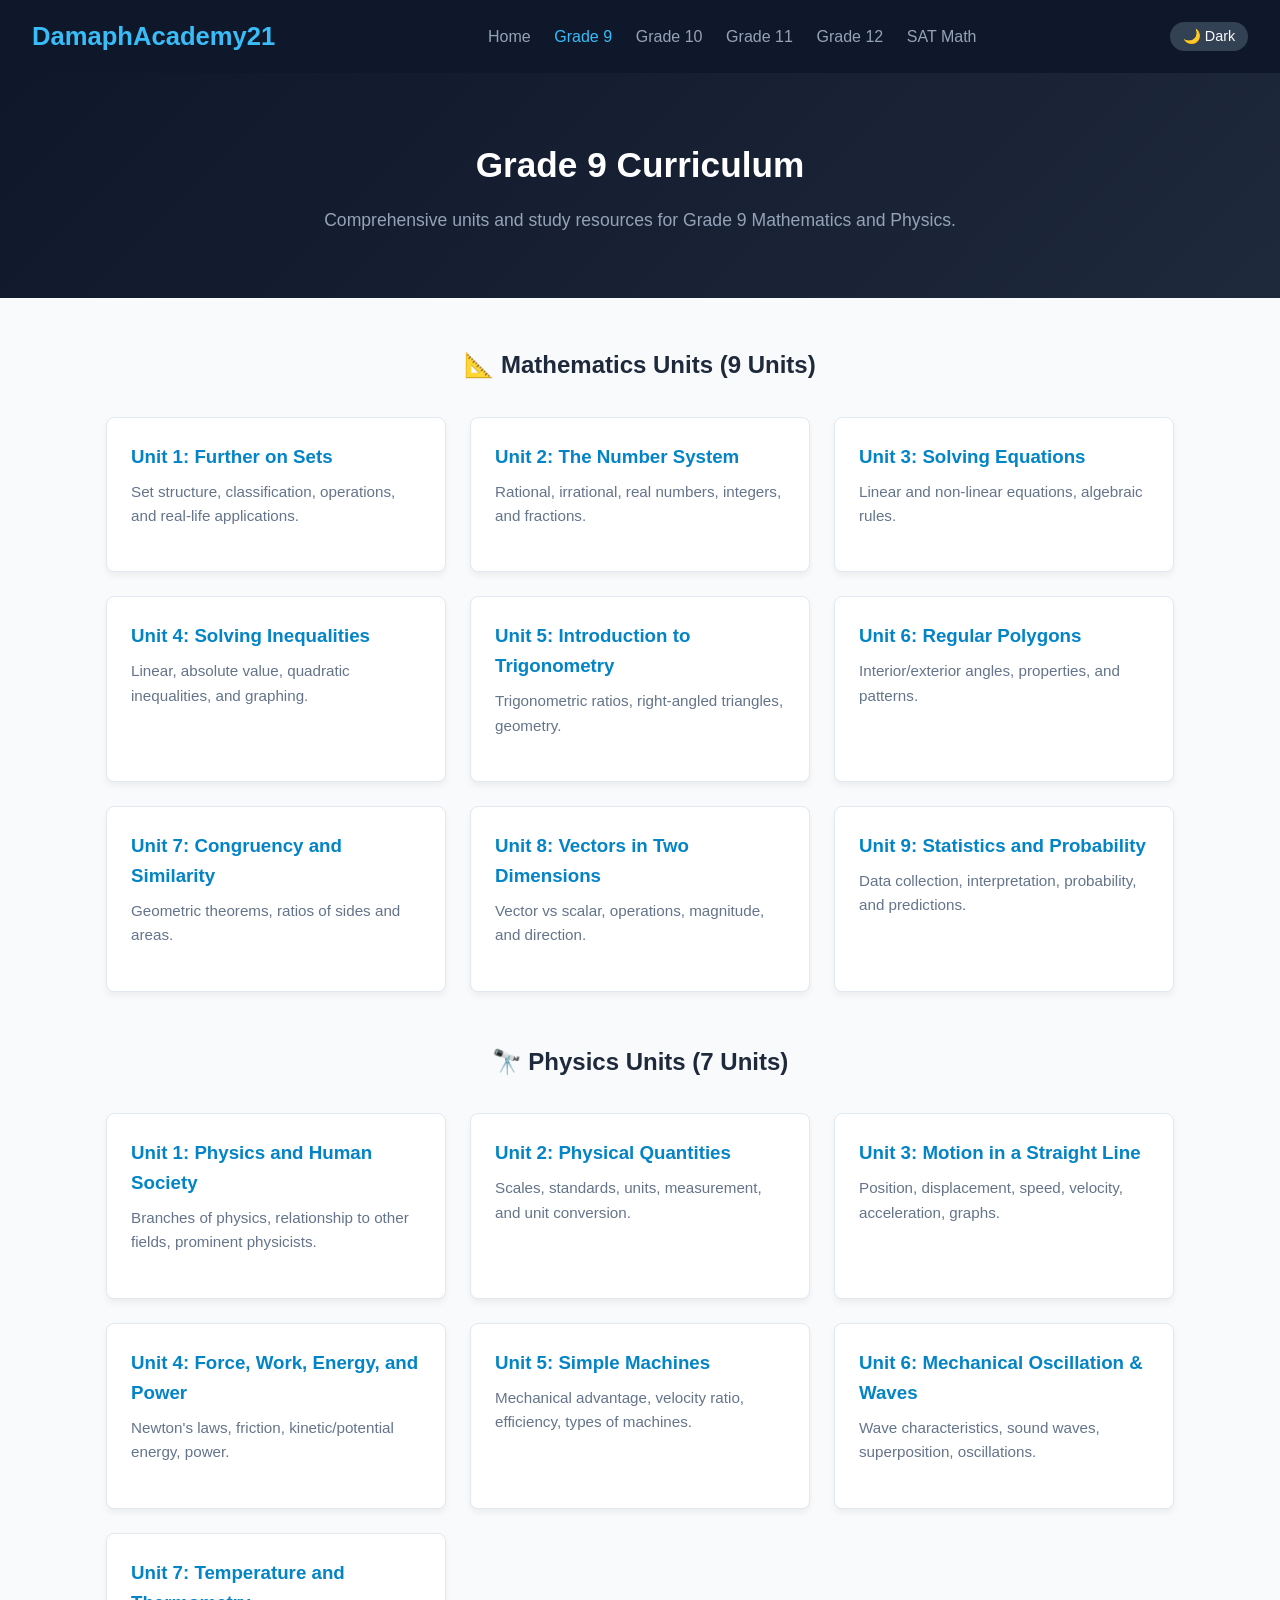
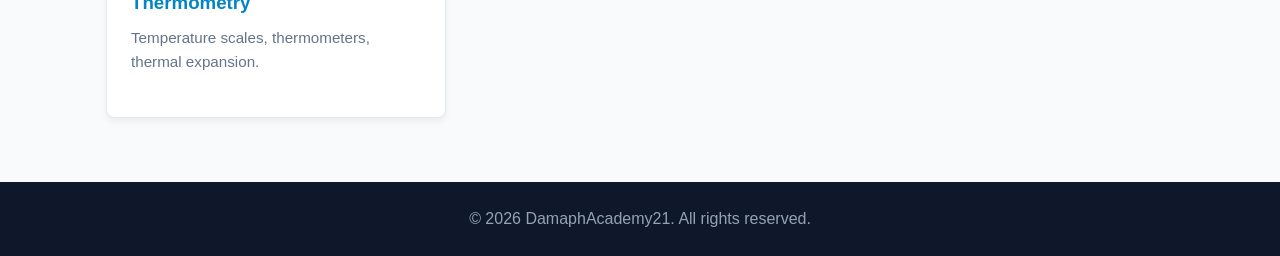
==== grade9.html @ 5a5acfa0 "Create grade9.html" ====
<!DOCTYPE html>
<html lang="en">
<head>
    <meta charset="UTF-8">
    <meta name="viewport" content="width=device-width, initial-scale=1.0">
    <title>Grade 9 - DamaphAcademy21</title>
    <link rel="stylesheet" href="style.css">
</head>
<body>

    <header>
        <div class="logo">DamaphAcademy21</div>
        <nav>
            <a href="index.html">Home</a>
            <a href="grade9.html" class="active">Grade 9</a>
            <a href="grade10.html">Grade 10</a>
            <a href="grade11.html">Grade 11</a>
            <a href="grade12.html">Grade 12</a>
            <a href="sat-math.html">SAT Math</a>
        </nav>
        <button id="theme-toggle" class="theme-toggle">🌙 Dark</button>
    </header>

    <section class="hero">
        <h1>Grade 9 Curriculum</h1>
        <p>Comprehensive units and study resources for Grade 9 Mathematics and Physics.</p>
    </section>

    <section class="main-content">
        
        <h2>📐 Mathematics Units (9 Units)</h2>
        <div class="grid-container">
            <div class="card">
                <h3>Unit 1: Further on Sets</h3>
                <p>Set structure, classification, operations, and real-life applications.</p>
            </div>
            <div class="card">
                <h3>Unit 2: The Number System</h3>
                <p>Rational, irrational, real numbers, integers, and fractions.</p>
            </div>
            <div class="card">
                <h3>Unit 3: Solving Equations</h3>
                <p>Linear and non-linear equations, algebraic rules.</p>
            </div>
            <div class="card">
                <h3>Unit 4: Solving Inequalities</h3>
                <p>Linear, absolute value, quadratic inequalities, and graphing.</p>
            </div>
            <div class="card">
                <h3>Unit 5: Introduction to Trigonometry</h3>
                <p>Trigonometric ratios, right-angled triangles, geometry.</p>
            </div>
            <div class="card">
                <h3>Unit 6: Regular Polygons</h3>
                <p>Interior/exterior angles, properties, and patterns.</p>
            </div>
            <div class="card">
                <h3>Unit 7: Congruency and Similarity</h3>
                <p>Geometric theorems, ratios of sides and areas.</p>
            </div>
            <div class="card">
                <h3>Unit 8: Vectors in Two Dimensions</h3>
                <p>Vector vs scalar, operations, magnitude, and direction.</p>
            </div>
            <div class="card">
                <h3>Unit 9: Statistics and Probability</h3>
                <p>Data collection, interpretation, probability, and predictions.</p>
            </div>
        </div>

        <br><br>

        <h2>🔭 Physics Units (7 Units)</h2>
        <div class="grid-container">
            <div class="card">
                <h3>Unit 1: Physics and Human Society</h3>
                <p>Branches of physics, relationship to other fields, prominent physicists.</p>
            </div>
            <div class="card">
                <h3>Unit 2: Physical Quantities</h3>
                <p>Scales, standards, units, measurement, and unit conversion.</p>
            </div>
            <div class="card">
                <h3>Unit 3: Motion in a Straight Line</h3>
                <p>Position, displacement, speed, velocity, acceleration, graphs.</p>
            </div>
            <div class="card">
                <h3>Unit 4: Force, Work, Energy, and Power</h3>
                <p>Newton's laws, friction, kinetic/potential energy, power.</p>
            </div>
            <div class="card">
                <h3>Unit 5: Simple Machines</h3>
                <p>Mechanical advantage, velocity ratio, efficiency, types of machines.</p>
            </div>
            <div class="card">
                <h3>Unit 6: Mechanical Oscillation & Waves</h3>
                <p>Wave characteristics, sound waves, superposition, oscillations.</p>
            </div>
            <div class="card">
                <h3>Unit 7: Temperature and Thermometry</h3>
                <p>Temperature scales, thermometers, thermal expansion.</p>
            </div>
        </div>

    </section>

    <footer>
        <p>&copy; 2026 DamaphAcademy21. All rights reserved.</p>
    </footer>

    <script src="script.js"></script>
</body>
</html>
---- style.css ----
:root {
    --bg-color: #f8fafc;
    --text-color: #1e293b;
    --card-bg: #ffffff;
    --border-color: #e2e8f0;
    --header-bg: #0f172a;
    --hero-bg: linear-gradient(135deg, #0f172a 0%, #1e293b 100%);
    --card-title: #0284c7;
    --sub-text: #64748b;
}

[data-theme="dark"] {
    --bg-color: #0f172a;
    --text-color: #f8fafc;
    --card-bg: #1e293b;
    --border-color: #334155;
    --header-bg: #020617;
    --hero-bg: linear-gradient(135deg, #020617 0%, #0f172a 100%);
    --card-title: #38bdf8;
    --sub-text: #94a3b8;
}

* {
    margin: 0;
    padding: 0;
    box-sizing: border-box;
    font-family: 'Segoe UI', Tahoma, Geneva, Verdana, sans-serif;
    transition: background-color 0.3s, color 0.3s;
}

body {
    background-color: var(--bg-color);
    color: var(--text-color);
    line-height: 1.6;
}

header {
    background-color: var(--header-bg);
    padding: 1rem 2rem;
    display: flex;
    justify-content: space-between;
    align-items: center;
    box-shadow: 0 2px 5px rgba(0,0,0,0.2);
    flex-wrap: wrap;
    gap: 1rem;
}

.logo {
    color: #38bdf8;
    font-size: 1.6rem;
    font-weight: bold;
}

nav a {
    color: #94a3b8;
    text-decoration: none;
    margin-left: 1.2rem;
    font-weight: 500;
}

nav a:hover, nav a.active {
    color: #38bdf8;
}

.theme-toggle {
    background: #334155;
    border: none;
    color: #f8fafc;
    padding: 0.4rem 0.8rem;
    border-radius: 20px;
    cursor: pointer;
    font-size: 0.9rem;
    display: flex;
    align-items: center;
    gap: 0.4rem;
}

.hero {
    background: var(--hero-bg);
    color: white;
    text-align: center;
    padding: 4rem 1rem;
}

.hero h1 {
    font-size: 2.2rem;
    margin-bottom: 0.8rem;
}

.hero p {
    color: #94a3b8;
    font-size: 1.1rem;
}

.main-content {
    max-width: 1100px;
    margin: 3rem auto;
    padding: 0 1rem;
}

.main-content h2 {
    text-align: center;
    margin-bottom: 2rem;
}

.grid-container {
    display: grid;
    grid-template-columns: repeat(auto-fit, minmax(250px, 1fr));
    gap: 1.5rem;
}

.card {
    background: var(--card-bg);
    padding: 1.5rem;
    border-radius: 8px;
    border: 1px solid var(--border-color);
    box-shadow: 0 4px 6px rgba(0,0,0,0.05);
}

.card.highlight {
    border: 2px solid #0284c7;
}

.card h3 {
    color: var(--card-title);
    margin-bottom: 0.5rem;
}

.card p {
    color: var(--sub-text);
    font-size: 0.95rem;
    margin-bottom: 1.2rem;
}

.btn {
    display: inline-block;
    background-color: #0284c7;
    color: white;
    padding: 0.5rem 1rem;
    text-decoration: none;
    border-radius: 4px;
    font-size: 0.9rem;
}

.btn-sat {
    background-color: #0f172a;
}

footer {
    text-align: center;
    padding: 1.5rem;
    background: var(--header-bg);
    color: #94a3b8;
    margin-top: 4rem;
}
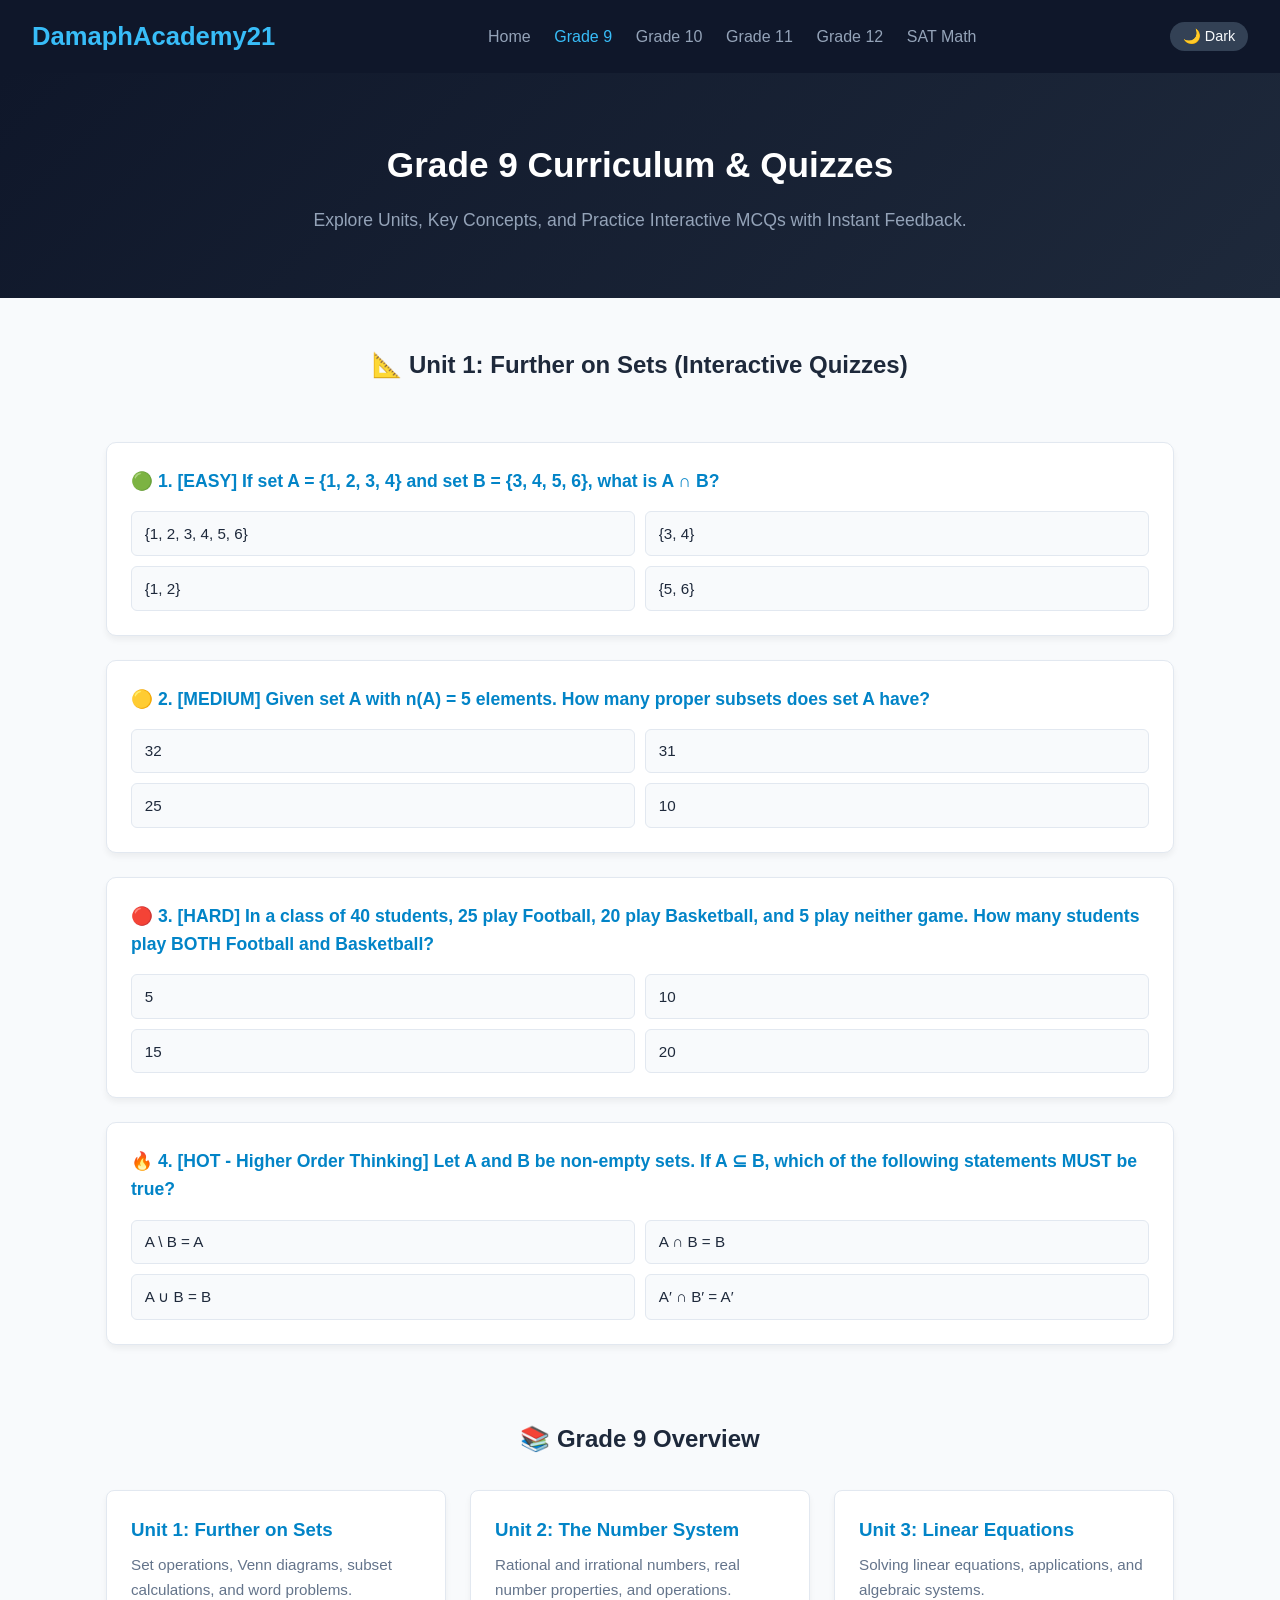
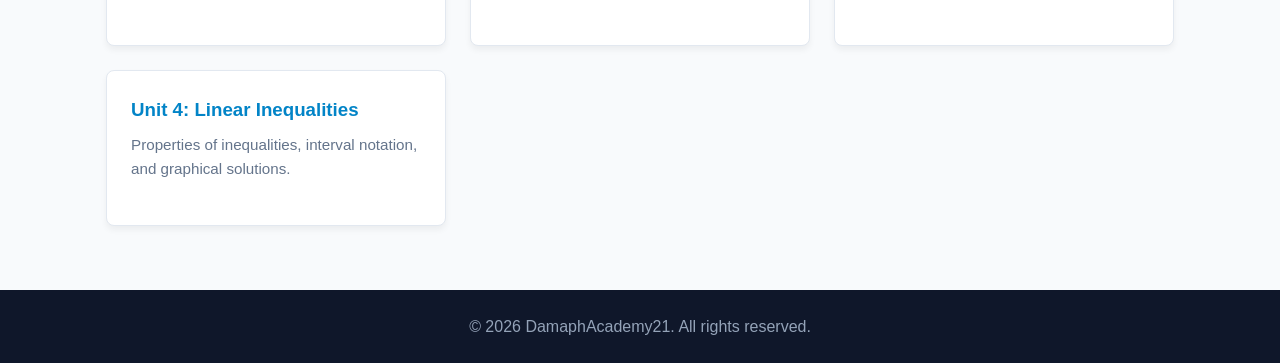
==== commit f109181a: "Update grade9.html" ====
--- a/grade9.html
+++ b/grade9.html
@@ -22,83 +22,82 @@
     </header>
 
     <section class="hero">
-        <h1>Grade 9 Curriculum</h1>
-        <p>Comprehensive units and study resources for Grade 9 Mathematics and Physics.</p>
+        <h1>Grade 9 Curriculum & Quizzes</h1>
+        <p>Explore Units, Key Concepts, and Practice Interactive MCQs with Instant Feedback.</p>
     </section>
 
     <section class="main-content">
         
-        <h2>📐 Mathematics Units (9 Units)</h2>
-        <div class="grid-container">
-            <div class="card">
-                <h3>Unit 1: Further on Sets</h3>
-                <p>Set structure, classification, operations, and real-life applications.</p>
+        <h2>📐 Unit 1: Further on Sets (Interactive Quizzes)</h2>
+        <br>
+
+        <!-- EASY QUESTION -->
+        <div class="quiz-card">
+            <h4>🟢 1. [EASY] If set A = {1, 2, 3, 4} and set B = {3, 4, 5, 6}, what is A ∩ B?</h4>
+            <div class="options-grid">
+                <button class="option-btn" onclick="checkAnswer(this, false, 'The union combine all elements: {1, 2, 3, 4, 5, 6}.')">{1, 2, 3, 4, 5, 6}</button>
+                <button class="option-btn" onclick="checkAnswer(this, true, 'Correct! Intersection (∩) includes only elements that belong to BOTH sets: {3, 4}.')">{3, 4}</button>
+                <button class="option-btn" onclick="checkAnswer(this, false, 'Difference A \\ B is {1, 2}.')">{1, 2}</button>
+                <button class="option-btn" onclick="checkAnswer(this, false, 'Difference B \\ A is {5, 6}.')">{5, 6}</button>
             </div>
-            <div class="card">
-                <h3>Unit 2: The Number System</h3>
-                <p>Rational, irrational, real numbers, integers, and fractions.</p>
+            <div class="feedback"></div>
+        </div>
+
+        <!-- MEDIUM QUESTION -->
+        <div class="quiz-card">
+            <h4>🟡 2. [MEDIUM] Given set A with n(A) = 5 elements. How many proper subsets does set A have?</h4>
+            <div class="options-grid">
+                <button class="option-btn" onclick="checkAnswer(this, false, 'Total subsets formula is 2ⁿ = 32, but proper subsets exclude the set itself.')">32</button>
+                <button class="option-btn" onclick="checkAnswer(this, true, 'Awesome! Total subsets = 2⁵ = 32. Proper subsets = 2ⁿ - 1 = 32 - 1 = 31.')">31</button>
+                <button class="option-btn" onclick="checkAnswer(this, false, '25 is 5 squared, not 2⁵.')">25</button>
+                <button class="option-btn" onclick="checkAnswer(this, false, '10 is 2 × 5, not power of 2.')">10</button>
             </div>
-            <div class="card">
-                <h3>Unit 3: Solving Equations</h3>
-                <p>Linear and non-linear equations, algebraic rules.</p>
+            <div class="feedback"></div>
+        </div>
+
+        <!-- HARD QUESTION -->
+        <div class="quiz-card">
+            <h4>🔴 3. [HARD] In a class of 40 students, 25 play Football, 20 play Basketball, and 5 play neither game. How many students play BOTH Football and Basketball?</h4>
+            <div class="options-grid">
+                <button class="option-btn" onclick="checkAnswer(this, false, 'Total students participating in sports is 40 - 5 = 35.')">5</button>
+                <button class="option-btn" onclick="checkAnswer(this, true, 'Spot on! n(F ∪ B) = 40 - 5 = 35. Using n(F ∪ B) = n(F) + n(B) - n(F ∩ B) ⇒ 35 = 25 + 20 - x ⇒ x = 10.')">10</button>
+                <button class="option-btn" onclick="checkAnswer(this, false, 'Check the formula: 25 + 20 - 15 = 30, which leaves 10 playing neither.')">15</button>
+                <button class="option-btn" onclick="checkAnswer(this, false, '20 is the total basketball players.')">20</button>
             </div>
-            <div class="card">
-                <h3>Unit 4: Solving Inequalities</h3>
-                <p>Linear, absolute value, quadratic inequalities, and graphing.</p>
+            <div class="feedback"></div>
+        </div>
+
+        <!-- HOT QUESTION -->
+        <div class="quiz-card">
+            <h4>🔥 4. [HOT - Higher Order Thinking] Let A and B be non-empty sets. If A ⊆ B, which of the following statements MUST be true?</h4>
+            <div class="options-grid">
+                <button class="option-btn" onclick="checkAnswer(this, false, 'A \\ B is actually empty (∅) because all elements of A are in B.')">A \ B = A</button>
+                <button class="option-btn" onclick="checkAnswer(this, false, 'A ∩ B is equal to A, not B.')">A ∩ B = B</button>
+                <button class="option-btn" onclick="checkAnswer(this, true, 'Brilliant analysis! Since A is completely inside B, combining A and B gives set B itself (A ∪ B = B).')">A ∪ B = B</button>
+                <button class="option-btn" onclick="checkAnswer(this, false, 'A′ ∩ B′ = (A ∪ B)′ = B′, not A′.')">A′ ∩ B′ = A′</button>
             </div>
-            <div class="card">
-                <h3>Unit 5: Introduction to Trigonometry</h3>
-                <p>Trigonometric ratios, right-angled triangles, geometry.</p>
-            </div>
-            <div class="card">
-                <h3>Unit 6: Regular Polygons</h3>
-                <p>Interior/exterior angles, properties, and patterns.</p>
-            </div>
-            <div class="card">
-                <h3>Unit 7: Congruency and Similarity</h3>
-                <p>Geometric theorems, ratios of sides and areas.</p>
-            </div>
-            <div class="card">
-                <h3>Unit 8: Vectors in Two Dimensions</h3>
-                <p>Vector vs scalar, operations, magnitude, and direction.</p>
-            </div>
-            <div class="card">
-                <h3>Unit 9: Statistics and Probability</h3>
-                <p>Data collection, interpretation, probability, and predictions.</p>
-            </div>
+            <div class="feedback"></div>
         </div>
 
         <br><br>
 
-        <h2>🔭 Physics Units (7 Units)</h2>
+        <h2>📚 Grade 9 Overview</h2>
         <div class="grid-container">
             <div class="card">
-                <h3>Unit 1: Physics and Human Society</h3>
-                <p>Branches of physics, relationship to other fields, prominent physicists.</p>
+                <h3>Unit 1: Further on Sets</h3>
+                <p>Set operations, Venn diagrams, subset calculations, and word problems.</p>
             </div>
             <div class="card">
-                <h3>Unit 2: Physical Quantities</h3>
-                <p>Scales, standards, units, measurement, and unit conversion.</p>
+                <h3>Unit 2: The Number System</h3>
+                <p>Rational and irrational numbers, real number properties, and operations.</p>
             </div>
             <div class="card">
-                <h3>Unit 3: Motion in a Straight Line</h3>
-                <p>Position, displacement, speed, velocity, acceleration, graphs.</p>
+                <h3>Unit 3: Linear Equations</h3>
+                <p>Solving linear equations, applications, and algebraic systems.</p>
             </div>
             <div class="card">
-                <h3>Unit 4: Force, Work, Energy, and Power</h3>
-                <p>Newton's laws, friction, kinetic/potential energy, power.</p>
-            </div>
-            <div class="card">
-                <h3>Unit 5: Simple Machines</h3>
-                <p>Mechanical advantage, velocity ratio, efficiency, types of machines.</p>
-            </div>
-            <div class="card">
-                <h3>Unit 6: Mechanical Oscillation & Waves</h3>
-                <p>Wave characteristics, sound waves, superposition, oscillations.</p>
-            </div>
-            <div class="card">
-                <h3>Unit 7: Temperature and Thermometry</h3>
-                <p>Temperature scales, thermometers, thermal expansion.</p>
+                <h3>Unit 4: Linear Inequalities</h3>
+                <p>Properties of inequalities, interval notation, and graphical solutions.</p>
             </div>
         </div>
 
@@ -109,5 +108,6 @@
     </footer>
 
     <script src="script.js"></script>
+    <script src="quiz-script.js"></script>
 </body>
 </html>
--- a/style.css
+++ b/style.css
@@ -146,6 +146,50 @@
     background-color: #0f172a;
 }
 
+/* Interactive Quiz Styling */
+.quiz-card {
+    background: var(--card-bg);
+    border: 1px solid var(--border-color);
+    padding: 1.5rem;
+    margin-bottom: 1.5rem;
+    border-radius: 10px;
+    box-shadow: 0 4px 6px rgba(0,0,0,0.05);
+}
+
+.quiz-card h4 {
+    margin-bottom: 1rem;
+    color: var(--card-title);
+    font-size: 1.1rem;
+}
+
+.options-grid {
+    display: grid;
+    grid-template-columns: 1fr 1fr;
+    gap: 10px;
+}
+
+@media (max-width: 600px) {
+    .options-grid {
+        grid-template-columns: 1fr;
+    }
+}
+
+.option-btn {
+    padding: 0.8rem;
+    border: 1px solid var(--border-color);
+    background: var(--bg-color);
+    color: var(--text-color);
+    border-radius: 6px;
+    cursor: pointer;
+    font-size: 0.95rem;
+    text-align: left;
+    transition: all 0.2s;
+}
+
+.option-btn:hover {
+    border-color: #0284c7;
+}
+
 footer {
     text-align: center;
     padding: 1.5rem;
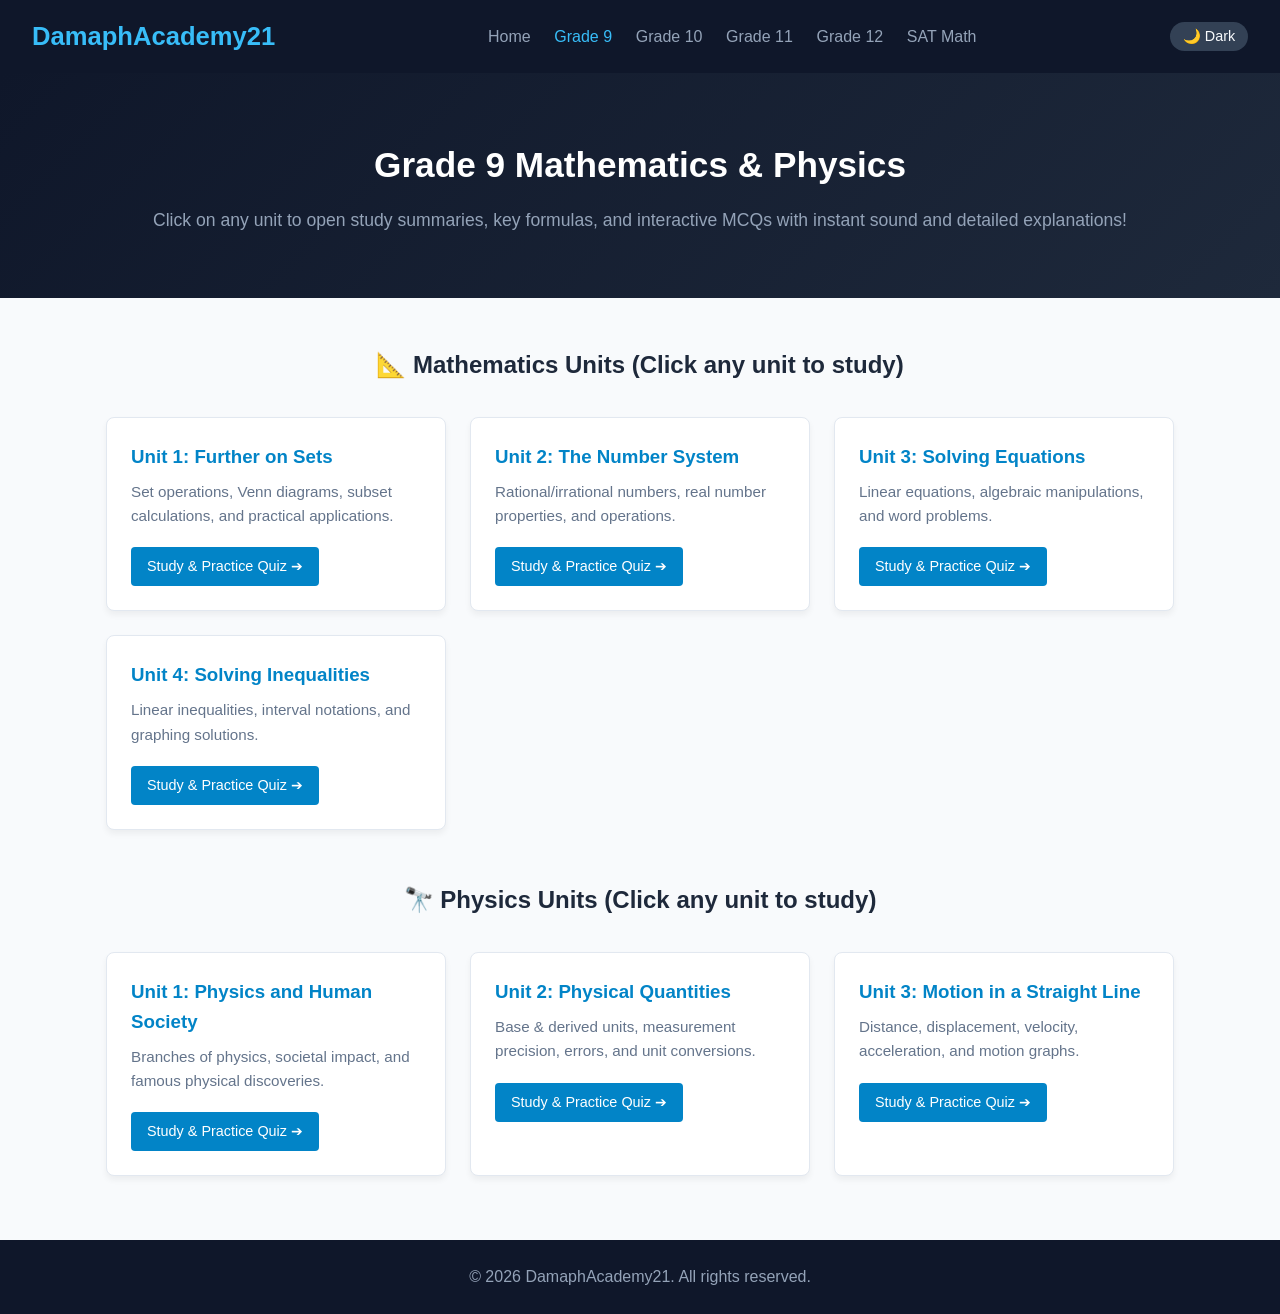
==== commit 99b0d458: "Update grade9.html" ====
--- a/grade9.html
+++ b/grade9.html
@@ -5,6 +5,47 @@
     <meta name="viewport" content="width=device-width, initial-scale=1.0">
     <title>Grade 9 - DamaphAcademy21</title>
     <link rel="stylesheet" href="style.css">
+    <style>
+        .unit-content {
+            display: none;
+            background: var(--card-bg);
+            border: 2px solid var(--card-title);
+            padding: 1.5rem;
+            border-radius: 10px;
+            margin-top: 1.5rem;
+            margin-bottom: 2rem;
+            animation: fadeIn 0.4s ease-in-out;
+        }
+        @keyframes fadeIn {
+            from { opacity: 0; transform: translateY(-10px); }
+            to { opacity: 1; transform: translateY(0); }
+        }
+        .clickable-card {
+            cursor: pointer;
+            transition: transform 0.2s, border-color 0.2s;
+        }
+        .clickable-card:hover {
+            transform: translateY(-3px);
+            border-color: #0284c7;
+        }
+        .close-btn {
+            background: #ef4444;
+            color: white;
+            border: none;
+            padding: 0.4rem 0.8rem;
+            border-radius: 5px;
+            cursor: pointer;
+            float: right;
+            font-weight: bold;
+        }
+        .summary-box {
+            background: var(--bg-color);
+            border-left: 4px solid #0284c7;
+            padding: 1rem;
+            margin: 1rem 0;
+            border-radius: 4px;
+        }
+    </style>
 </head>
 <body>
 
@@ -22,82 +63,165 @@
     </header>
 
     <section class="hero">
-        <h1>Grade 9 Curriculum & Quizzes</h1>
-        <p>Explore Units, Key Concepts, and Practice Interactive MCQs with Instant Feedback.</p>
+        <h1>Grade 9 Mathematics & Physics</h1>
+        <p>Click on any unit to open study summaries, key formulas, and interactive MCQs with instant sound and detailed explanations!</p>
     </section>
 
     <section class="main-content">
         
-        <h2>📐 Unit 1: Further on Sets (Interactive Quizzes)</h2>
-        <br>
-
-        <!-- EASY QUESTION -->
-        <div class="quiz-card">
-            <h4>🟢 1. [EASY] If set A = {1, 2, 3, 4} and set B = {3, 4, 5, 6}, what is A ∩ B?</h4>
-            <div class="options-grid">
-                <button class="option-btn" onclick="checkAnswer(this, false, 'The union combine all elements: {1, 2, 3, 4, 5, 6}.')">{1, 2, 3, 4, 5, 6}</button>
-                <button class="option-btn" onclick="checkAnswer(this, true, 'Correct! Intersection (∩) includes only elements that belong to BOTH sets: {3, 4}.')">{3, 4}</button>
-                <button class="option-btn" onclick="checkAnswer(this, false, 'Difference A \\ B is {1, 2}.')">{1, 2}</button>
-                <button class="option-btn" onclick="checkAnswer(this, false, 'Difference B \\ A is {5, 6}.')">{5, 6}</button>
-            </div>
-            <div class="feedback"></div>
-        </div>
-
-        <!-- MEDIUM QUESTION -->
-        <div class="quiz-card">
-            <h4>🟡 2. [MEDIUM] Given set A with n(A) = 5 elements. How many proper subsets does set A have?</h4>
-            <div class="options-grid">
-                <button class="option-btn" onclick="checkAnswer(this, false, 'Total subsets formula is 2ⁿ = 32, but proper subsets exclude the set itself.')">32</button>
-                <button class="option-btn" onclick="checkAnswer(this, true, 'Awesome! Total subsets = 2⁵ = 32. Proper subsets = 2ⁿ - 1 = 32 - 1 = 31.')">31</button>
-                <button class="option-btn" onclick="checkAnswer(this, false, '25 is 5 squared, not 2⁵.')">25</button>
-                <button class="option-btn" onclick="checkAnswer(this, false, '10 is 2 × 5, not power of 2.')">10</button>
-            </div>
-            <div class="feedback"></div>
-        </div>
-
-        <!-- HARD QUESTION -->
-        <div class="quiz-card">
-            <h4>🔴 3. [HARD] In a class of 40 students, 25 play Football, 20 play Basketball, and 5 play neither game. How many students play BOTH Football and Basketball?</h4>
-            <div class="options-grid">
-                <button class="option-btn" onclick="checkAnswer(this, false, 'Total students participating in sports is 40 - 5 = 35.')">5</button>
-                <button class="option-btn" onclick="checkAnswer(this, true, 'Spot on! n(F ∪ B) = 40 - 5 = 35. Using n(F ∪ B) = n(F) + n(B) - n(F ∩ B) ⇒ 35 = 25 + 20 - x ⇒ x = 10.')">10</button>
-                <button class="option-btn" onclick="checkAnswer(this, false, 'Check the formula: 25 + 20 - 15 = 30, which leaves 10 playing neither.')">15</button>
-                <button class="option-btn" onclick="checkAnswer(this, false, '20 is the total basketball players.')">20</button>
-            </div>
-            <div class="feedback"></div>
-        </div>
-
-        <!-- HOT QUESTION -->
-        <div class="quiz-card">
-            <h4>🔥 4. [HOT - Higher Order Thinking] Let A and B be non-empty sets. If A ⊆ B, which of the following statements MUST be true?</h4>
-            <div class="options-grid">
-                <button class="option-btn" onclick="checkAnswer(this, false, 'A \\ B is actually empty (∅) because all elements of A are in B.')">A \ B = A</button>
-                <button class="option-btn" onclick="checkAnswer(this, false, 'A ∩ B is equal to A, not B.')">A ∩ B = B</button>
-                <button class="option-btn" onclick="checkAnswer(this, true, 'Brilliant analysis! Since A is completely inside B, combining A and B gives set B itself (A ∪ B = B).')">A ∪ B = B</button>
-                <button class="option-btn" onclick="checkAnswer(this, false, 'A′ ∩ B′ = (A ∪ B)′ = B′, not A′.')">A′ ∩ B′ = A′</button>
-            </div>
-            <div class="feedback"></div>
+        <h2>📐 Mathematics Units (Click any unit to study)</h2>
+        <div class="grid-container">
+            <div class="card clickable-card" onclick="openUnit('math-unit1')">
+                <h3>Unit 1: Further on Sets</h3>
+                <p>Set operations, Venn diagrams, subset calculations, and practical applications.</p>
+                <span class="btn">Study & Practice Quiz ➔</span>
+            </div>
+            <div class="card clickable-card" onclick="openUnit('math-unit2')">
+                <h3>Unit 2: The Number System</h3>
+                <p>Rational/irrational numbers, real number properties, and operations.</p>
+                <span class="btn">Study & Practice Quiz ➔</span>
+            </div>
+            <div class="card clickable-card" onclick="openUnit('math-unit3')">
+                <h3>Unit 3: Solving Equations</h3>
+                <p>Linear equations, algebraic manipulations, and word problems.</p>
+                <span class="btn">Study & Practice Quiz ➔</span>
+            </div>
+            <div class="card clickable-card" onclick="openUnit('math-unit4')">
+                <h3>Unit 4: Solving Inequalities</h3>
+                <p>Linear inequalities, interval notations, and graphing solutions.</p>
+                <span class="btn">Study & Practice Quiz ➔</span>
+            </div>
+        </div>
+
+        <!-- MATH UNIT 1 INTERACTIVE CONTENT -->
+        <div id="math-unit1" class="unit-content">
+            <button class="close-btn" onclick="closeUnit('math-unit1')">✖ Close Unit</button>
+            <h2>📐 Math Unit 1: Further on Sets</h2>
+            
+            <div class="summary-box">
+                <h3>📝 Key Concept Summary & Shortcuts</h3>
+                <ul>
+                    <li><b>Union (A ∪ B):</b> Elements in A, B, or both.</li>
+                    <li><b>Intersection (A ∩ B):</b> Elements common to BOTH A and B.</li>
+                    <li><b>Difference (A \ B):</b> Elements in A but NOT in B.</li>
+                    <li><b>Total Subsets Formula:</b> 2<sup>n</sup> (where n is the number of elements).</li>
+                    <li><b>Proper Subsets Formula:</b> 2<sup>n</sup> - 1.</li>
+                    <li><b>Venn Diagram Formula:</b> n(A ∪ B) = n(A) + n(B) - n(A ∩ B).</li>
+                </ul>
+            </div>
+
+            <h3>🎯 Interactive Practice MCQs</h3>
+            <br>
+
+            <!-- EASY -->
+            <div class="quiz-card">
+                <h4>🟢 1. [EASY] If set A = {1, 2, 3, 4} and set B = {3, 4, 5, 6}, find A ∩ B.</h4>
+                <div class="options-grid">
+                    <button class="option-btn" onclick="checkAnswer(this, false, '<b>Explanation:</b> {1, 2, 3, 4, 5, 6} is the Union (A ∪ B), which combines all unique elements.')">{1, 2, 3, 4, 5, 6}</button>
+                    <button class="option-btn" onclick="checkAnswer(this, true, '<b>Explanation:</b> Correct! The intersection (∩) means finding elements present in BOTH sets. 3 and 4 belong to both A and B.')">{3, 4}</button>
+                    <button class="option-btn" onclick="checkAnswer(this, false, '<b>Explanation:</b> {1, 2} is A \\ B (elements in A that are not in B).')">{1, 2}</button>
+                    <button class="option-btn" onclick="checkAnswer(this, false, '<b>Explanation:</b> {5, 6} is B \\ A (elements in B that are not in A).')">{5, 6}</button>
+                </div>
+                <div class="feedback"></div>
+            </div>
+
+            <!-- MEDIUM -->
+            <div class="quiz-card">
+                <h4>🟡 2. [MEDIUM] Set A contains 5 elements. How many PROPER subsets does set A have?</h4>
+                <div class="options-grid">
+                    <button class="option-btn" onclick="checkAnswer(this, false, '<b>Explanation:</b> 32 is the total number of subsets (2⁵ = 32). Proper subsets exclude the set itself.')">32</button>
+                    <button class="option-btn" onclick="checkAnswer(this, true, '<b>Explanation:</b> Great job! Total subsets = 2ⁿ = 2⁵ = 32. Proper subsets formula is 2ⁿ - 1 = 32 - 1 = 31.')">31</button>
+                    <button class="option-btn" onclick="checkAnswer(this, false, '<b>Explanation:</b> 25 is 5², which is incorrect. Use powers of 2.')">25</button>
+                    <button class="option-btn" onclick="checkAnswer(this, false, '<b>Explanation:</b> 10 is 2 × 5, not 2⁵.')">10</button>
+                </div>
+                <div class="feedback"></div>
+            </div>
+
+            <!-- HARD -->
+            <div class="quiz-card">
+                <h4>🔴 3. [HARD] In a class of 40 students, 25 play Football, 20 play Basketball, and 5 play neither. How many play BOTH games?</h4>
+                <div class="options-grid">
+                    <button class="option-btn" onclick="checkAnswer(this, false, '<b>Explanation:</b> 5 is the number of students playing neither sport.')">5</button>
+                    <button class="option-btn" onclick="checkAnswer(this, true, '<b>Explanation:</b> Spot on! Students in sports = 40 - 5 = 35. Formula: n(F ∪ B) = n(F) + n(B) - n(F ∩ B) ⇒ 35 = 25 + 20 - x ⇒ 35 = 45 - x ⇒ x = 10.')">10</button>
+                    <button class="option-btn" onclick="checkAnswer(this, false, '<b>Explanation:</b> Incorrect. If x=15, then 25 + 20 - 15 = 30 students in sports, which leaves 10 playing neither.')">15</button>
+                    <button class="option-btn" onclick="checkAnswer(this, false, '<b>Explanation:</b> 20 is the total basketball players.')">20</button>
+                </div>
+                <div class="feedback"></div>
+            </div>
+
+            <!-- HOT -->
+            <div class="quiz-card">
+                <h4>🔥 4. [HOT - Higher Order Thinking] If set A ⊆ B (A is a subset of B), which statement MUST be true?</h4>
+                <div class="options-grid">
+                    <button class="option-btn" onclick="checkAnswer(this, false, '<b>Explanation:</b> False. Since all elements of A are inside B, A \\ B is empty set (∅).')">A \ B = A</button>
+                    <button class="option-btn" onclick="checkAnswer(this, false, '<b>Explanation:</b> False. A ∩ B equals A, not B, because A is smaller and contained in B.')">A ∩ B = B</button>
+                    <button class="option-btn" onclick="checkAnswer(this, true, '<b>Explanation:</b> Brilliant analysis! Since set A is entirely contained inside set B, combining them (A ∪ B) simply gives set B itself.')">A ∪ B = B</button>
+                    <button class="option-btn" onclick="checkAnswer(this, false, '<b>Explanation:</b> False. By De Morgan\'s Law, (A ∪ B)′ = B′, not A′.')">A′ ∩ B′ = A′</button>
+                </div>
+                <div class="feedback"></div>
+            </div>
         </div>
 
         <br><br>
 
-        <h2>📚 Grade 9 Overview</h2>
+        <h2>🔭 Physics Units (Click any unit to study)</h2>
         <div class="grid-container">
-            <div class="card">
-                <h3>Unit 1: Further on Sets</h3>
-                <p>Set operations, Venn diagrams, subset calculations, and word problems.</p>
-            </div>
-            <div class="card">
-                <h3>Unit 2: The Number System</h3>
-                <p>Rational and irrational numbers, real number properties, and operations.</p>
-            </div>
-            <div class="card">
-                <h3>Unit 3: Linear Equations</h3>
-                <p>Solving linear equations, applications, and algebraic systems.</p>
-            </div>
-            <div class="card">
-                <h3>Unit 4: Linear Inequalities</h3>
-                <p>Properties of inequalities, interval notation, and graphical solutions.</p>
+            <div class="card clickable-card" onclick="openUnit('phys-unit1')">
+                <h3>Unit 1: Physics and Human Society</h3>
+                <p>Branches of physics, societal impact, and famous physical discoveries.</p>
+                <span class="btn">Study & Practice Quiz ➔</span>
+            </div>
+            <div class="card clickable-card" onclick="openUnit('phys-unit2')">
+                <h3>Unit 2: Physical Quantities</h3>
+                <p>Base & derived units, measurement precision, errors, and unit conversions.</p>
+                <span class="btn">Study & Practice Quiz ➔</span>
+            </div>
+            <div class="card clickable-card" onclick="openUnit('phys-unit3')">
+                <h3>Unit 3: Motion in a Straight Line</h3>
+                <p>Distance, displacement, velocity, acceleration, and motion graphs.</p>
+                <span class="btn">Study & Practice Quiz ➔</span>
+            </div>
+        </div>
+
+        <!-- PHYSICS UNIT 1 INTERACTIVE CONTENT -->
+        <div id="phys-unit1" class="unit-content">
+            <button class="close-btn" onclick="closeUnit('phys-unit1')">✖ Close Unit</button>
+            <h2>🔭 Physics Unit 1: Physics and Human Society</h2>
+            
+            <div class="summary-box">
+                <h3>📝 Key Concept Summary</h3>
+                <ul>
+                    <li><b>Physics Definition:</b> The study of matter, energy, and their interactions.</li>
+                    <li><b>Main Branches:</b> Mechanics, Thermodynamics, Optics, Electromagnetism, Quantum Physics.</li>
+                    <li><b>Interdisciplinary Fields:</b> Astrophysics, Biophysics, Geophysics.</li>
+                </ul>
+            </div>
+
+            <h3>🎯 Interactive Practice MCQs</h3>
+            <br>
+
+            <!-- EASY -->
+            <div class="quiz-card">
+                <h4>🟢 1. [EASY] Which branch of physics deals with heat, temperature, and work transformation?</h4>
+                <div class="options-grid">
+                    <button class="option-btn" onclick="checkAnswer(this, false, '<b>Explanation:</b> Optics studies light and its properties.')">Optics</button>
+                    <button class="option-btn" onclick="checkAnswer(this, true, '<b>Explanation:</b> Correct! Thermodynamics comes from Greek words meaning heat and power/motion.')">Thermodynamics</button>
+                    <button class="option-btn" onclick="checkAnswer(this, false, '<b>Explanation:</b> Mechanics studies motion and forces.')">Mechanics</button>
+                    <button class="option-btn" onclick="checkAnswer(this, false, '<b>Explanation:</b> Acoustics studies sound waves.')">Acoustics</button>
+                </div>
+                <div class="feedback"></div>
+            </div>
+
+            <!-- MEDIUM -->
+            <div class="quiz-card">
+                <h4>🟡 2. [MEDIUM] Which physical discovery contributed most directly to the invention of electric generators and transformers?</h4>
+                <div class="options-grid">
+                    <button class="option-btn" onclick="checkAnswer(this, false, '<b>Explanation:</b> Universal gravitation explains planetary motion and weight.')">Newton\'s Law of Gravitation</button>
+                    <button class="option-btn" onclick="checkAnswer(this, true, '<b>Explanation:</b> Excellent! Faraday\'s Law of Electromagnetic Induction is the fundamental principle behind generators and power plants.')">Electromagnetic Induction</button>
+                    <button class="option-btn" onclick="checkAnswer(this, false, '<b>Explanation:</b> Photoelectric effect laid foundations for quantum theory and solar cells.')">Photoelectric Effect</button>
+                    <button class="option-btn" onclick="checkAnswer(this, false, '<b>Explanation:</b> Thermodynamics deals with engines and heat engines.')">Laws of Thermodynamics</button>
+                </div>
+                <div class="feedback"></div>
             </div>
         </div>
 
@@ -109,5 +233,24 @@
 
     <script src="script.js"></script>
     <script src="quiz-script.js"></script>
+    <script>
+        function openUnit(unitId) {
+            // Hide all unit contents first
+            document.querySelectorAll('.unit-content').forEach(el => el.style.display = 'none');
+            // Show selected unit
+            const targetUnit = document.getElementById(unitId);
+            if (targetUnit) {
+                targetUnit.style.display = 'block';
+                targetUnit.scrollIntoView({ behavior: 'smooth' });
+            }
+        }
+
+        function closeUnit(unitId) {
+            const targetUnit = document.getElementById(unitId);
+            if (targetUnit) {
+                targetUnit.style.display = 'none';
+            }
+        }
+    </script>
 </body>
 </html>
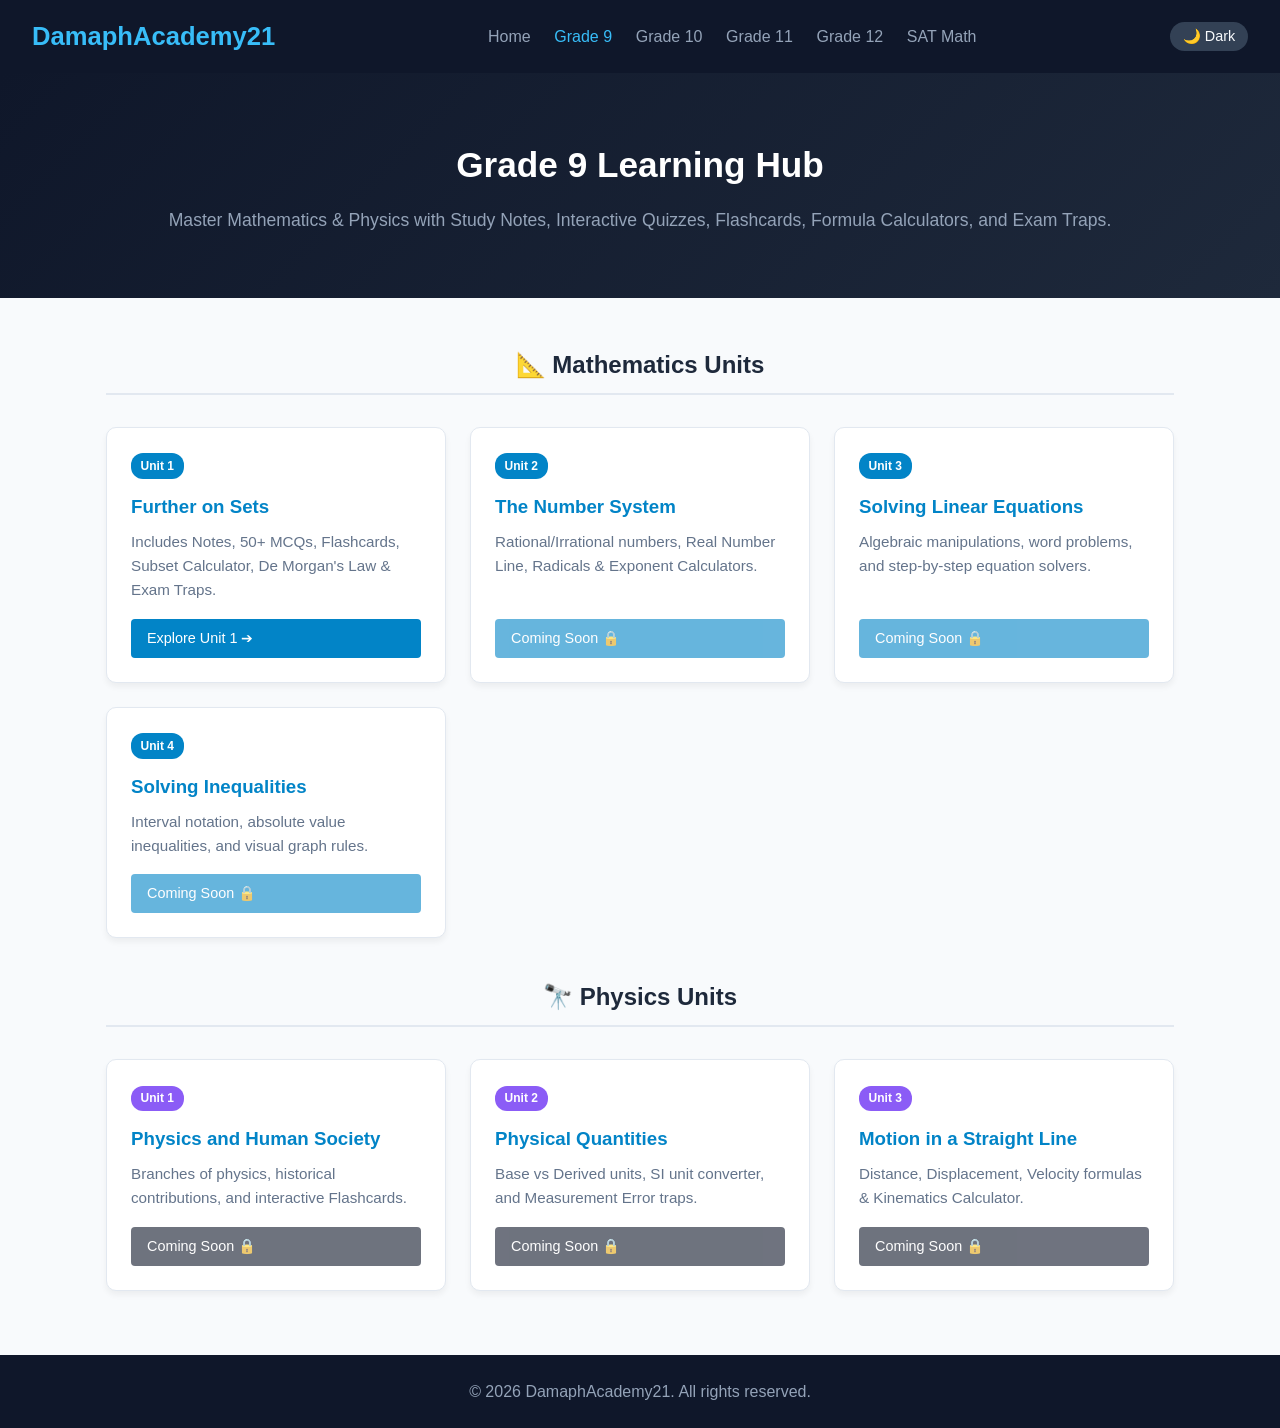
==== commit e82a90a8: "Update grade9.html" ====
--- a/grade9.html
+++ b/grade9.html
@@ -3,47 +3,50 @@
 <head>
     <meta charset="UTF-8">
     <meta name="viewport" content="width=device-width, initial-scale=1.0">
-    <title>Grade 9 - DamaphAcademy21</title>
+    <title>Grade 9 Hub - DamaphAcademy21</title>
     <link rel="stylesheet" href="style.css">
     <style>
-        .unit-content {
-            display: none;
+        .feature-grid {
+            display: grid;
+            grid-template-columns: repeat(auto-fit, minmax(280px, 1fr));
+            gap: 1.5rem;
+            margin-top: 1.5rem;
+        }
+        .feature-card {
             background: var(--card-bg);
-            border: 2px solid var(--card-title);
+            border: 1px solid var(--border-color);
+            border-radius: 10px;
             padding: 1.5rem;
-            border-radius: 10px;
-            margin-top: 1.5rem;
-            margin-bottom: 2rem;
-            animation: fadeIn 0.4s ease-in-out;
+            box-shadow: 0 4px 6px rgba(0,0,0,0.05);
+            display: flex;
+            flex-direction: column;
+            justify-content: space-between;
         }
-        @keyframes fadeIn {
-            from { opacity: 0; transform: translateY(-10px); }
-            to { opacity: 1; transform: translateY(0); }
+        .feature-card h3 {
+            color: var(--card-title);
+            margin-bottom: 0.5rem;
         }
-        .clickable-card {
-            cursor: pointer;
-            transition: transform 0.2s, border-color 0.2s;
+        .feature-card p {
+            color: var(--sub-text);
+            font-size: 0.95rem;
+            margin-bottom: 1rem;
         }
-        .clickable-card:hover {
-            transform: translateY(-3px);
-            border-color: #0284c7;
+        .badge {
+            display: inline-block;
+            background: #0284c7;
+            color: white;
+            font-size: 0.75rem;
+            padding: 0.2rem 0.6rem;
+            border-radius: 12px;
+            font-weight: bold;
+            margin-bottom: 0.8rem;
+            width: fit-content;
         }
-        .close-btn {
-            background: #ef4444;
-            color: white;
-            border: none;
-            padding: 0.4rem 0.8rem;
-            border-radius: 5px;
-            cursor: pointer;
-            float: right;
-            font-weight: bold;
-        }
-        .summary-box {
-            background: var(--bg-color);
-            border-left: 4px solid #0284c7;
-            padding: 1rem;
-            margin: 1rem 0;
-            border-radius: 4px;
+        .badge.phys { background: #8b5cf6; }
+        .section-title {
+            margin: 2.5rem 0 1rem 0;
+            border-bottom: 2px solid var(--border-color);
+            padding-bottom: 0.5rem;
         }
     </style>
 </head>
@@ -63,166 +66,83 @@
     </header>
 
     <section class="hero">
-        <h1>Grade 9 Mathematics & Physics</h1>
-        <p>Click on any unit to open study summaries, key formulas, and interactive MCQs with instant sound and detailed explanations!</p>
+        <h1>Grade 9 Learning Hub</h1>
+        <p>Master Mathematics & Physics with Study Notes, Interactive Quizzes, Flashcards, Formula Calculators, and Exam Traps.</p>
     </section>
 
     <section class="main-content">
         
-        <h2>📐 Mathematics Units (Click any unit to study)</h2>
-        <div class="grid-container">
-            <div class="card clickable-card" onclick="openUnit('math-unit1')">
-                <h3>Unit 1: Further on Sets</h3>
-                <p>Set operations, Venn diagrams, subset calculations, and practical applications.</p>
-                <span class="btn">Study & Practice Quiz ➔</span>
+        <h2 class="section-title">📐 Mathematics Units</h2>
+        <div class="feature-grid">
+            
+            <div class="feature-card">
+                <div>
+                    <span class="badge">Unit 1</span>
+                    <h3>Further on Sets</h3>
+                    <p>Includes Notes, 50+ MCQs, Flashcards, Subset Calculator, De Morgan's Law & Exam Traps.</p>
+                </div>
+                <a href="grade9-math-u1.html" class="btn">Explore Unit 1 ➔</a>
             </div>
-            <div class="card clickable-card" onclick="openUnit('math-unit2')">
-                <h3>Unit 2: The Number System</h3>
-                <p>Rational/irrational numbers, real number properties, and operations.</p>
-                <span class="btn">Study & Practice Quiz ➔</span>
+
+            <div class="feature-card">
+                <div>
+                    <span class="badge">Unit 2</span>
+                    <h3>The Number System</h3>
+                    <p>Rational/Irrational numbers, Real Number Line, Radicals & Exponent Calculators.</p>
+                </div>
+                <a href="#" class="btn" style="opacity: 0.6; cursor: not-allowed;">Coming Soon 🔒</a>
             </div>
-            <div class="card clickable-card" onclick="openUnit('math-unit3')">
-                <h3>Unit 3: Solving Equations</h3>
-                <p>Linear equations, algebraic manipulations, and word problems.</p>
-                <span class="btn">Study & Practice Quiz ➔</span>
+
+            <div class="feature-card">
+                <div>
+                    <span class="badge">Unit 3</span>
+                    <h3>Solving Linear Equations</h3>
+                    <p>Algebraic manipulations, word problems, and step-by-step equation solvers.</p>
+                </div>
+                <a href="#" class="btn" style="opacity: 0.6; cursor: not-allowed;">Coming Soon 🔒</a>
             </div>
-            <div class="card clickable-card" onclick="openUnit('math-unit4')">
-                <h3>Unit 4: Solving Inequalities</h3>
-                <p>Linear inequalities, interval notations, and graphing solutions.</p>
-                <span class="btn">Study & Practice Quiz ➔</span>
+
+            <div class="feature-card">
+                <div>
+                    <span class="badge">Unit 4</span>
+                    <h3>Solving Inequalities</h3>
+                    <p>Interval notation, absolute value inequalities, and visual graph rules.</p>
+                </div>
+                <a href="#" class="btn" style="opacity: 0.6; cursor: not-allowed;">Coming Soon 🔒</a>
             </div>
+
         </div>
 
-        <!-- MATH UNIT 1 INTERACTIVE CONTENT -->
-        <div id="math-unit1" class="unit-content">
-            <button class="close-btn" onclick="closeUnit('math-unit1')">✖ Close Unit</button>
-            <h2>📐 Math Unit 1: Further on Sets</h2>
+        <h2 class="section-title">🔭 Physics Units</h2>
+        <div class="feature-grid">
             
-            <div class="summary-box">
-                <h3>📝 Key Concept Summary & Shortcuts</h3>
-                <ul>
-                    <li><b>Union (A ∪ B):</b> Elements in A, B, or both.</li>
-                    <li><b>Intersection (A ∩ B):</b> Elements common to BOTH A and B.</li>
-                    <li><b>Difference (A \ B):</b> Elements in A but NOT in B.</li>
-                    <li><b>Total Subsets Formula:</b> 2<sup>n</sup> (where n is the number of elements).</li>
-                    <li><b>Proper Subsets Formula:</b> 2<sup>n</sup> - 1.</li>
-                    <li><b>Venn Diagram Formula:</b> n(A ∪ B) = n(A) + n(B) - n(A ∩ B).</li>
-                </ul>
+            <div class="feature-card">
+                <div>
+                    <span class="badge phys">Unit 1</span>
+                    <h3>Physics and Human Society</h3>
+                    <p>Branches of physics, historical contributions, and interactive Flashcards.</p>
+                </div>
+                <a href="#" class="btn btn-sat" style="opacity: 0.6; cursor: not-allowed;">Coming Soon 🔒</a>
             </div>
 
-            <h3>🎯 Interactive Practice MCQs</h3>
-            <br>
-
-            <!-- EASY -->
-            <div class="quiz-card">
-                <h4>🟢 1. [EASY] If set A = {1, 2, 3, 4} and set B = {3, 4, 5, 6}, find A ∩ B.</h4>
-                <div class="options-grid">
-                    <button class="option-btn" onclick="checkAnswer(this, false, '<b>Explanation:</b> {1, 2, 3, 4, 5, 6} is the Union (A ∪ B), which combines all unique elements.')">{1, 2, 3, 4, 5, 6}</button>
-                    <button class="option-btn" onclick="checkAnswer(this, true, '<b>Explanation:</b> Correct! The intersection (∩) means finding elements present in BOTH sets. 3 and 4 belong to both A and B.')">{3, 4}</button>
-                    <button class="option-btn" onclick="checkAnswer(this, false, '<b>Explanation:</b> {1, 2} is A \\ B (elements in A that are not in B).')">{1, 2}</button>
-                    <button class="option-btn" onclick="checkAnswer(this, false, '<b>Explanation:</b> {5, 6} is B \\ A (elements in B that are not in A).')">{5, 6}</button>
+            <div class="feature-card">
+                <div>
+                    <span class="badge phys">Unit 2</span>
+                    <h3>Physical Quantities</h3>
+                    <p>Base vs Derived units, SI unit converter, and Measurement Error traps.</p>
                 </div>
-                <div class="feedback"></div>
+                <a href="#" class="btn btn-sat" style="opacity: 0.6; cursor: not-allowed;">Coming Soon 🔒</a>
             </div>
 
-            <!-- MEDIUM -->
-            <div class="quiz-card">
-                <h4>🟡 2. [MEDIUM] Set A contains 5 elements. How many PROPER subsets does set A have?</h4>
-                <div class="options-grid">
-                    <button class="option-btn" onclick="checkAnswer(this, false, '<b>Explanation:</b> 32 is the total number of subsets (2⁵ = 32). Proper subsets exclude the set itself.')">32</button>
-                    <button class="option-btn" onclick="checkAnswer(this, true, '<b>Explanation:</b> Great job! Total subsets = 2ⁿ = 2⁵ = 32. Proper subsets formula is 2ⁿ - 1 = 32 - 1 = 31.')">31</button>
-                    <button class="option-btn" onclick="checkAnswer(this, false, '<b>Explanation:</b> 25 is 5², which is incorrect. Use powers of 2.')">25</button>
-                    <button class="option-btn" onclick="checkAnswer(this, false, '<b>Explanation:</b> 10 is 2 × 5, not 2⁵.')">10</button>
+            <div class="feature-card">
+                <div>
+                    <span class="badge phys">Unit 3</span>
+                    <h3>Motion in a Straight Line</h3>
+                    <p>Distance, Displacement, Velocity formulas & Kinematics Calculator.</p>
                 </div>
-                <div class="feedback"></div>
+                <a href="#" class="btn btn-sat" style="opacity: 0.6; cursor: not-allowed;">Coming Soon 🔒</a>
             </div>
 
-            <!-- HARD -->
-            <div class="quiz-card">
-                <h4>🔴 3. [HARD] In a class of 40 students, 25 play Football, 20 play Basketball, and 5 play neither. How many play BOTH games?</h4>
-                <div class="options-grid">
-                    <button class="option-btn" onclick="checkAnswer(this, false, '<b>Explanation:</b> 5 is the number of students playing neither sport.')">5</button>
-                    <button class="option-btn" onclick="checkAnswer(this, true, '<b>Explanation:</b> Spot on! Students in sports = 40 - 5 = 35. Formula: n(F ∪ B) = n(F) + n(B) - n(F ∩ B) ⇒ 35 = 25 + 20 - x ⇒ 35 = 45 - x ⇒ x = 10.')">10</button>
-                    <button class="option-btn" onclick="checkAnswer(this, false, '<b>Explanation:</b> Incorrect. If x=15, then 25 + 20 - 15 = 30 students in sports, which leaves 10 playing neither.')">15</button>
-                    <button class="option-btn" onclick="checkAnswer(this, false, '<b>Explanation:</b> 20 is the total basketball players.')">20</button>
-                </div>
-                <div class="feedback"></div>
-            </div>
-
-            <!-- HOT -->
-            <div class="quiz-card">
-                <h4>🔥 4. [HOT - Higher Order Thinking] If set A ⊆ B (A is a subset of B), which statement MUST be true?</h4>
-                <div class="options-grid">
-                    <button class="option-btn" onclick="checkAnswer(this, false, '<b>Explanation:</b> False. Since all elements of A are inside B, A \\ B is empty set (∅).')">A \ B = A</button>
-                    <button class="option-btn" onclick="checkAnswer(this, false, '<b>Explanation:</b> False. A ∩ B equals A, not B, because A is smaller and contained in B.')">A ∩ B = B</button>
-                    <button class="option-btn" onclick="checkAnswer(this, true, '<b>Explanation:</b> Brilliant analysis! Since set A is entirely contained inside set B, combining them (A ∪ B) simply gives set B itself.')">A ∪ B = B</button>
-                    <button class="option-btn" onclick="checkAnswer(this, false, '<b>Explanation:</b> False. By De Morgan\'s Law, (A ∪ B)′ = B′, not A′.')">A′ ∩ B′ = A′</button>
-                </div>
-                <div class="feedback"></div>
-            </div>
-        </div>
-
-        <br><br>
-
-        <h2>🔭 Physics Units (Click any unit to study)</h2>
-        <div class="grid-container">
-            <div class="card clickable-card" onclick="openUnit('phys-unit1')">
-                <h3>Unit 1: Physics and Human Society</h3>
-                <p>Branches of physics, societal impact, and famous physical discoveries.</p>
-                <span class="btn">Study & Practice Quiz ➔</span>
-            </div>
-            <div class="card clickable-card" onclick="openUnit('phys-unit2')">
-                <h3>Unit 2: Physical Quantities</h3>
-                <p>Base & derived units, measurement precision, errors, and unit conversions.</p>
-                <span class="btn">Study & Practice Quiz ➔</span>
-            </div>
-            <div class="card clickable-card" onclick="openUnit('phys-unit3')">
-                <h3>Unit 3: Motion in a Straight Line</h3>
-                <p>Distance, displacement, velocity, acceleration, and motion graphs.</p>
-                <span class="btn">Study & Practice Quiz ➔</span>
-            </div>
-        </div>
-
-        <!-- PHYSICS UNIT 1 INTERACTIVE CONTENT -->
-        <div id="phys-unit1" class="unit-content">
-            <button class="close-btn" onclick="closeUnit('phys-unit1')">✖ Close Unit</button>
-            <h2>🔭 Physics Unit 1: Physics and Human Society</h2>
-            
-            <div class="summary-box">
-                <h3>📝 Key Concept Summary</h3>
-                <ul>
-                    <li><b>Physics Definition:</b> The study of matter, energy, and their interactions.</li>
-                    <li><b>Main Branches:</b> Mechanics, Thermodynamics, Optics, Electromagnetism, Quantum Physics.</li>
-                    <li><b>Interdisciplinary Fields:</b> Astrophysics, Biophysics, Geophysics.</li>
-                </ul>
-            </div>
-
-            <h3>🎯 Interactive Practice MCQs</h3>
-            <br>
-
-            <!-- EASY -->
-            <div class="quiz-card">
-                <h4>🟢 1. [EASY] Which branch of physics deals with heat, temperature, and work transformation?</h4>
-                <div class="options-grid">
-                    <button class="option-btn" onclick="checkAnswer(this, false, '<b>Explanation:</b> Optics studies light and its properties.')">Optics</button>
-                    <button class="option-btn" onclick="checkAnswer(this, true, '<b>Explanation:</b> Correct! Thermodynamics comes from Greek words meaning heat and power/motion.')">Thermodynamics</button>
-                    <button class="option-btn" onclick="checkAnswer(this, false, '<b>Explanation:</b> Mechanics studies motion and forces.')">Mechanics</button>
-                    <button class="option-btn" onclick="checkAnswer(this, false, '<b>Explanation:</b> Acoustics studies sound waves.')">Acoustics</button>
-                </div>
-                <div class="feedback"></div>
-            </div>
-
-            <!-- MEDIUM -->
-            <div class="quiz-card">
-                <h4>🟡 2. [MEDIUM] Which physical discovery contributed most directly to the invention of electric generators and transformers?</h4>
-                <div class="options-grid">
-                    <button class="option-btn" onclick="checkAnswer(this, false, '<b>Explanation:</b> Universal gravitation explains planetary motion and weight.')">Newton\'s Law of Gravitation</button>
-                    <button class="option-btn" onclick="checkAnswer(this, true, '<b>Explanation:</b> Excellent! Faraday\'s Law of Electromagnetic Induction is the fundamental principle behind generators and power plants.')">Electromagnetic Induction</button>
-                    <button class="option-btn" onclick="checkAnswer(this, false, '<b>Explanation:</b> Photoelectric effect laid foundations for quantum theory and solar cells.')">Photoelectric Effect</button>
-                    <button class="option-btn" onclick="checkAnswer(this, false, '<b>Explanation:</b> Thermodynamics deals with engines and heat engines.')">Laws of Thermodynamics</button>
-                </div>
-                <div class="feedback"></div>
-            </div>
         </div>
 
     </section>
@@ -232,25 +152,5 @@
     </footer>
 
     <script src="script.js"></script>
-    <script src="quiz-script.js"></script>
-    <script>
-        function openUnit(unitId) {
-            // Hide all unit contents first
-            document.querySelectorAll('.unit-content').forEach(el => el.style.display = 'none');
-            // Show selected unit
-            const targetUnit = document.getElementById(unitId);
-            if (targetUnit) {
-                targetUnit.style.display = 'block';
-                targetUnit.scrollIntoView({ behavior: 'smooth' });
-            }
-        }
-
-        function closeUnit(unitId) {
-            const targetUnit = document.getElementById(unitId);
-            if (targetUnit) {
-                targetUnit.style.display = 'none';
-            }
-        }
-    </script>
 </body>
 </html>
